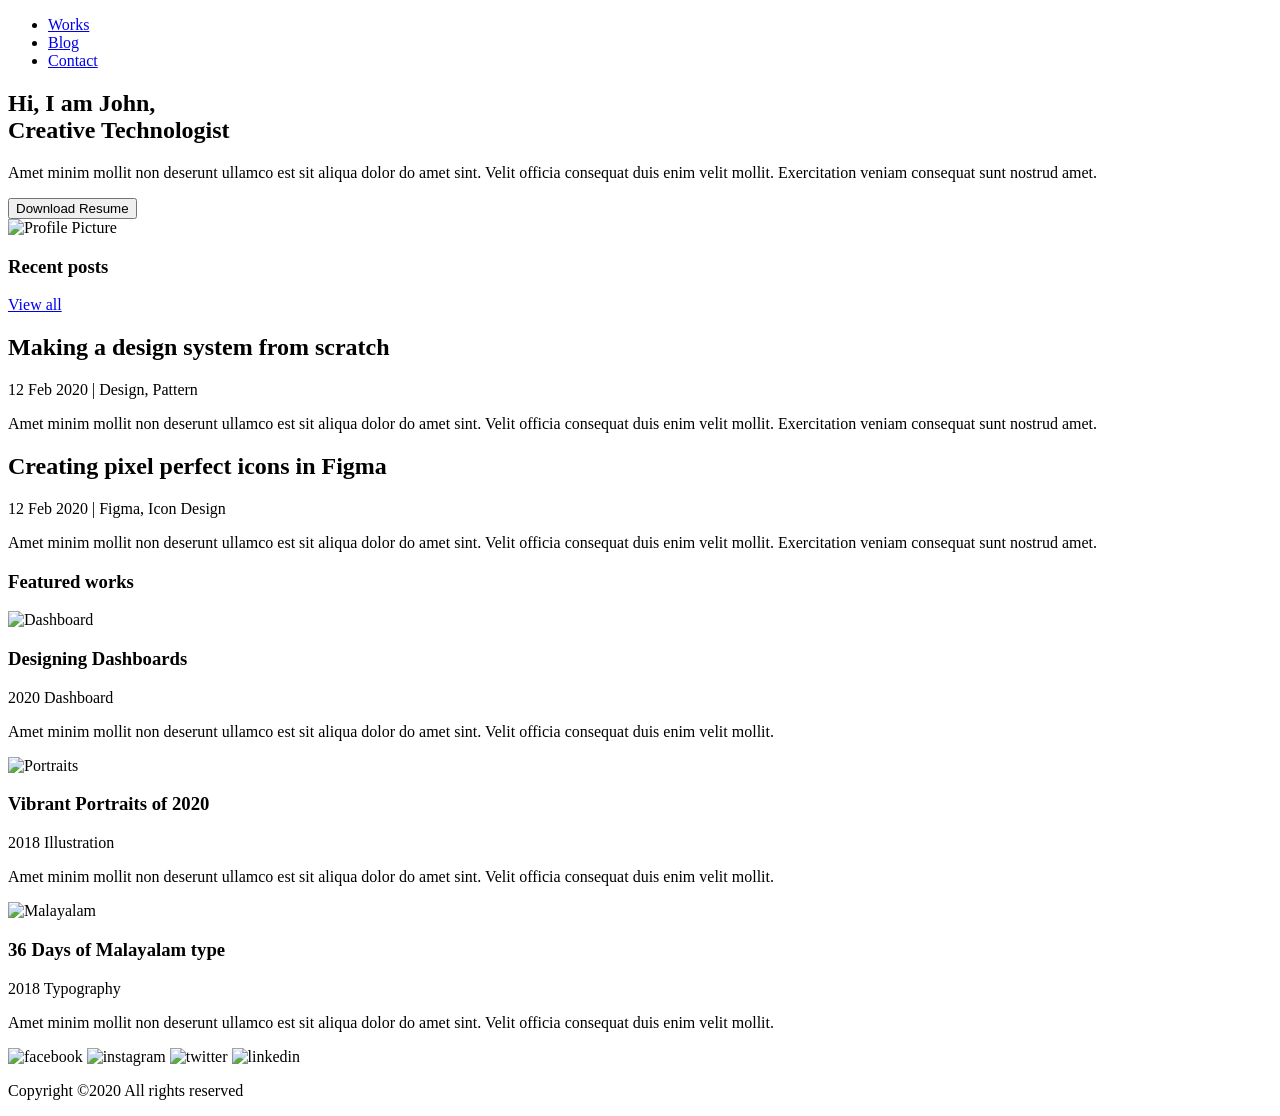
==== index.html @ 85ca739a "portfolio updated sucessfully" ====
<!DOCTYPE html>
<html lang="en">

<head>
    <meta charset="utf-8">
    <meta name="viewport" content="width=device-width, initial-scale=1.0">
    <title>Welcome to my personal website</title>
    <link rel="stylesheet" href="main.css">
</head>

<body>
    <header class="container">
        <nav>
            <ul class="heebo heebo-medium">
                <li><a href="#works">Works</a></li>
                <li><a href="#blog">Blog</a></li>
                <li><a href="#contact">Contact</a></li>
            </ul>
        </nav>
    </header>
    <main>
        <section class="resume-section heebo">
            <div class="resume-left">
                <h1 class="heebo-bold">Hi, I am John, <br> Creative Technologist</h1>
                <p class="heebo-regular">Amet minim mollit non deserunt ullamco est sit aliqua dolor do amet sint. Velit officia consequat duis enim velit mollit. Exercitation veniam consequat sunt nostrud amet.</p>
                <button class="btn-download">Download Resume</button>
            </div>
            <div class="resume-right">
                <div class="profile-outer-circle">
                    <img src="images/profile.png" alt="Profile Picture">
                </div>
            </div>
        </section>
        <section class="blue-box">
            <div class="rectangle">
                <div class="recent-post">
                    <h3>Recent posts</h3>
                    <a href="#">View all</a>
                </div>
                <div class="post-box">
                    <div class="post-card">
                        <h2>Making a design system from scratch</h2>
                        <p class="date">12 Feb 2020 | Design, Pattern</p>
                        <p>Amet minim mollit non deserunt ullamco est sit aliqua dolor do amet sint. Velit officia consequat duis enim velit mollit. Exercitation veniam consequat sunt nostrud amet.</p>
                    </div>
                    <div class="post-card">
                        <h2>Creating pixel perfect icons in Figma</h2>
                        <p class="date">12 Feb 2020 | Figma, Icon Design</p>
                        <p>Amet minim mollit non deserunt ullamco est sit aliqua dolor do amet sint. Velit officia consequat duis enim velit mollit. Exercitation veniam consequat sunt nostrud amet.</p>
                    </div>
                </div>
            </div>
        </section>
        <section class="works-section">
            <div class="works-container">
                <h3 class="works-heading">Featured works</h3>
                <div class="work-item">
                    <div class="work-img">
                    <img src="images/dashboard.png" alt="Dashboard">
                </div>
                    <div class="work-text">
                        <h3>Designing Dashboards</h3>
                        <div class="work-tag">
                            <span class="year">2020</span>
                            <span class="type">Dashboard</span>
                        </div>
                        <p>Amet minim mollit non deserunt ullamco est sit aliqua dolor do amet sint. Velit officia consequat duis enim velit mollit.</p>
                    </div>
                </div>
                <div class="work-item">
                    <div class="work-img">
                        <img src="images/portrate.png" alt="Portraits">
                    </div>
                    <div class="work-text">
                        <h3>Vibrant Portraits of 2020</h3>
                        <div class="work-tag">
                            <span class="year">2018</span>
                            <span class="type">Illustration</span>
                        </div>
                        <p>Amet minim mollit non deserunt ullamco est sit aliqua dolor do amet sint. Velit officia consequat duis enim velit mollit.</p>
                    </div>
                </div>
                <div class="work-item">
                    <div class="work-img">
                        <img src="images/malayalam.png" alt="Malayalam">
                    </div>
                    <div class="work-text">
                        <h3>36 Days of Malayalam type</h3>
                        <div class="work-tag">
                            <span class="year">2018</span>
                            <span class="type">Typography</span>
                        </div>
                        <p>Amet minim mollit non deserunt ullamco est sit aliqua dolor do amet sint. Velit officia consequat duis enim velit mollit.</p>
                    </div>
                </div>
            </div>
        </section>
    </main>
    <footer class="footer">
            <div class="social-links">
                <img src="images/facebook.png" alt="facebook">
                    <img src="images/instagram.png" alt="instagram">
                    <img src="images/twitter.png" alt="twitter">
                    <img src="images/linkedin.png" alt="linkedin">
            </div>
            <p class="rights">Copyright ©2020 All rights reserved</p>
    </footer>
</body>

</html>
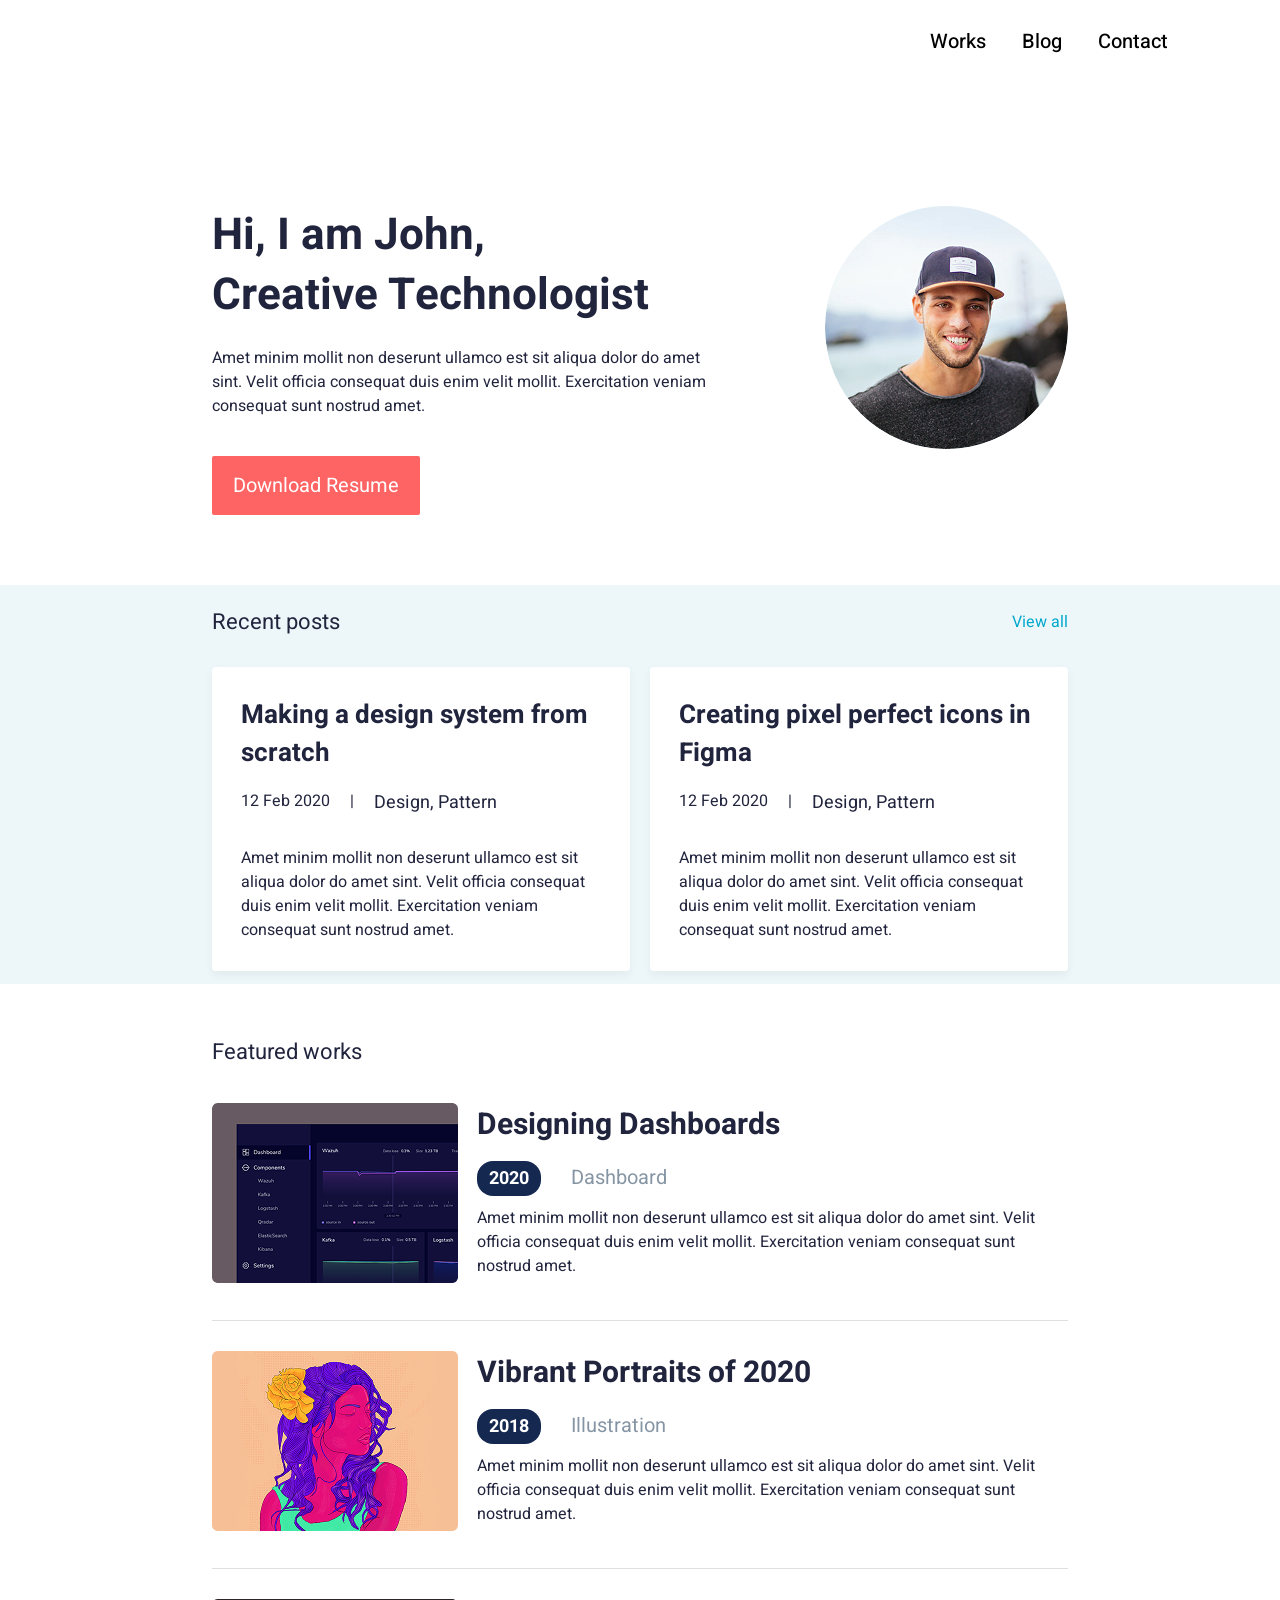
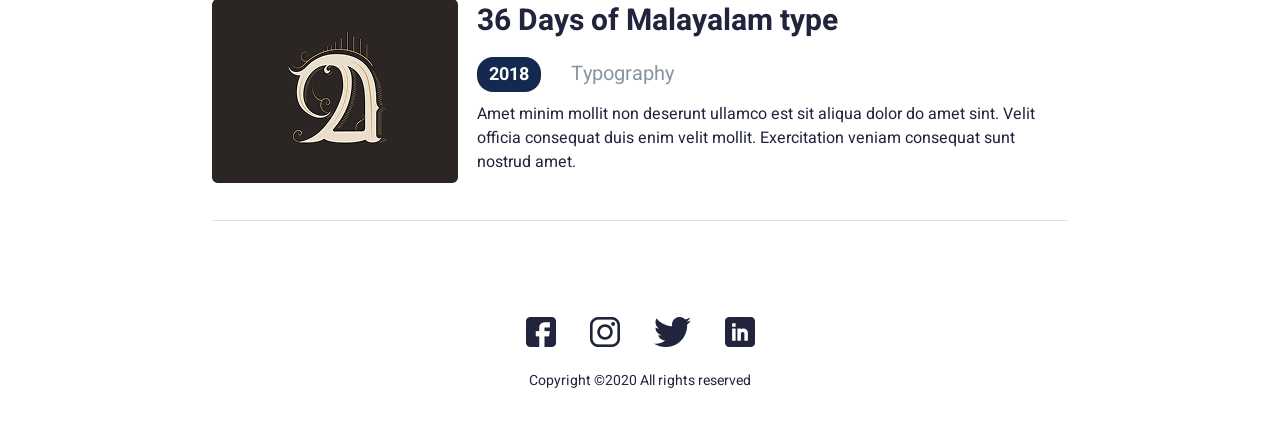
==== commit f0bdd827: "figma blod page completed" ====
--- a/index.html
+++ b/index.html
@@ -1,110 +1,140 @@
-<!DOCTYPE html>
+<!doctype html>
 <html lang="en">
-
-<head>
-    <meta charset="utf-8">
-    <meta name="viewport" content="width=device-width, initial-scale=1.0">
+  <head>
+    <meta charset="utf-8"/>
+    <meta name="viewport" content="width=device-width, initial-scale=1.0"/>
     <title>Welcome to my personal website</title>
-    <link rel="stylesheet" href="main.css">
-</head>
-
-<body>
+    <link rel="stylesheet" href="main.css"/>
+  </head>
+  <body>
     <header class="container">
-        <nav>
-            <ul class="heebo heebo-medium">
-                <li><a href="#works">Works</a></li>
-                <li><a href="#blog">Blog</a></li>
-                <li><a href="#contact">Contact</a></li>
-            </ul>
-        </nav>
+      <nav>
+        <ul class="heebo heebo-medium">
+          <li><a href="#works">Works</a></li>
+          <li><a href="blog.html">Blog</a></li>
+          <li><a href="#contact">Contact</a></li>
+        </ul>
+      </nav>
     </header>
     <main>
-        <section class="resume-section heebo">
-            <div class="resume-left">
-                <h1 class="heebo-bold">Hi, I am John, <br> Creative Technologist</h1>
-                <p class="heebo-regular">Amet minim mollit non deserunt ullamco est sit aliqua dolor do amet sint. Velit officia consequat duis enim velit mollit. Exercitation veniam consequat sunt nostrud amet.</p>
-                <button class="btn-download">Download Resume</button>
+      <section class="resume-section heebo">
+        <div class="resume-left">
+          <h1 class="heebo-bold">
+            Hi, I am John, <br/>
+            Creative Technologist
+          </h1>
+          <p class="heebo-regular">
+            Amet minim mollit non deserunt ullamco est sit aliqua dolor do amet
+            sint. Velit officia consequat duis enim velit mollit. Exercitation
+            veniam consequat sunt nostrud amet.
+          </p>
+          <button class="btn-download">Download Resume</button>
+        </div>
+        <div class="resume-right">
+          <div class="profile-outer-circle">
+            <img src="images/profile.png" alt="Profile Picture"/>
+          </div>
+        </div>
+      </section>
+      <section class="blue-box">
+        <div class="rectangle">
+          <div class="recent-post">
+            <h3>Recent posts</h3>
+            <a href="#">View all</a>
+          </div>
+          <div class="post-box">
+            <div class="post-card">
+              <h2>Making a design system from scratch</h2>
+              <div class="d">
+                <span class="date">12 Feb 2020</span>
+                <span class="tag">Design, Pattern</span>
+              </div>
+              <p>
+                Amet minim mollit non deserunt ullamco est sit aliqua dolor do
+                amet sint. Velit officia consequat duis enim velit mollit.
+                Exercitation veniam consequat sunt nostrud amet.
+              </p>
             </div>
-            <div class="resume-right">
-                <div class="profile-outer-circle">
-                    <img src="images/profile.png" alt="Profile Picture">
-                </div>
+            <div class="post-card">
+              <h2>Creating pixel perfect icons in Figma</h2>
+              <div class="d">
+                <span class="date">12 Feb 2020</span>
+                <span class="tag">Design, Pattern</span>
+              </div>
+              <p>
+                Amet minim mollit non deserunt ullamco est sit aliqua dolor do
+                amet sint. Velit officia consequat duis enim velit mollit.
+                Exercitation veniam consequat sunt nostrud amet.
+              </p>
             </div>
-        </section>
-        <section class="blue-box">
-            <div class="rectangle">
-                <div class="recent-post">
-                    <h3>Recent posts</h3>
-                    <a href="#">View all</a>
-                </div>
-                <div class="post-box">
-                    <div class="post-card">
-                        <h2>Making a design system from scratch</h2>
-                        <p class="date">12 Feb 2020 | Design, Pattern</p>
-                        <p>Amet minim mollit non deserunt ullamco est sit aliqua dolor do amet sint. Velit officia consequat duis enim velit mollit. Exercitation veniam consequat sunt nostrud amet.</p>
-                    </div>
-                    <div class="post-card">
-                        <h2>Creating pixel perfect icons in Figma</h2>
-                        <p class="date">12 Feb 2020 | Figma, Icon Design</p>
-                        <p>Amet minim mollit non deserunt ullamco est sit aliqua dolor do amet sint. Velit officia consequat duis enim velit mollit. Exercitation veniam consequat sunt nostrud amet.</p>
-                    </div>
-                </div>
+          </div>
+        </div>
+      </section>
+      <section class="works-section">
+        <div class="works-container">
+          <h3 class="works-heading">Featured works</h3>
+          <div class="work-item">
+            <div>
+              <img src="images/dashboard.png" alt="Dashboard"/>
             </div>
-        </section>
-        <section class="works-section">
-            <div class="works-container">
-                <h3 class="works-heading">Featured works</h3>
-                <div class="work-item">
-                    <div class="work-img">
-                    <img src="images/dashboard.png" alt="Dashboard">
-                </div>
-                    <div class="work-text">
-                        <h3>Designing Dashboards</h3>
-                        <div class="work-tag">
-                            <span class="year">2020</span>
-                            <span class="type">Dashboard</span>
-                        </div>
-                        <p>Amet minim mollit non deserunt ullamco est sit aliqua dolor do amet sint. Velit officia consequat duis enim velit mollit.</p>
-                    </div>
-                </div>
-                <div class="work-item">
-                    <div class="work-img">
-                        <img src="images/portrate.png" alt="Portraits">
-                    </div>
-                    <div class="work-text">
-                        <h3>Vibrant Portraits of 2020</h3>
-                        <div class="work-tag">
-                            <span class="year">2018</span>
-                            <span class="type">Illustration</span>
-                        </div>
-                        <p>Amet minim mollit non deserunt ullamco est sit aliqua dolor do amet sint. Velit officia consequat duis enim velit mollit.</p>
-                    </div>
-                </div>
-                <div class="work-item">
-                    <div class="work-img">
-                        <img src="images/malayalam.png" alt="Malayalam">
-                    </div>
-                    <div class="work-text">
-                        <h3>36 Days of Malayalam type</h3>
-                        <div class="work-tag">
-                            <span class="year">2018</span>
-                            <span class="type">Typography</span>
-                        </div>
-                        <p>Amet minim mollit non deserunt ullamco est sit aliqua dolor do amet sint. Velit officia consequat duis enim velit mollit.</p>
-                    </div>
-                </div>
+            <div class="work-text">
+              <h3>Designing Dashboards</h3>
+              <div class="work-tag">
+                <span class="year">2020</span>
+                <span class="type">Dashboard</span>
+              </div>
+              <p>
+                Amet minim mollit non deserunt ullamco est sit aliqua dolor do
+                amet sint. Velit officia consequat duis enim velit mollit.
+                Exercitation veniam consequat sunt nostrud amet.
+              </p>
             </div>
-        </section>
+          </div>
+          <div class="work-item">
+            <div>
+              <img src="images/portrate.png" alt="Portraits"/>
+            </div>
+            <div class="work-text">
+              <h3>Vibrant Portraits of 2020</h3>
+              <div class="work-tag">
+                <span class="year">2018</span>
+                <span class="type">Illustration</span>
+              </div>
+              <p>
+                Amet minim mollit non deserunt ullamco est sit aliqua dolor do
+                amet sint. Velit officia consequat duis enim velit mollit.
+                Exercitation veniam consequat sunt nostrud amet.
+              </p>
+            </div>
+          </div>
+          <div class="work-item">
+            <div>
+              <img src="images/malayalam.png" alt="Malayalam"/>
+            </div>
+            <div class="work-text">
+              <h3>36 Days of Malayalam type</h3>
+              <div class="work-tag">
+                <span class="year">2018</span>
+                <span class="type">Typography</span>
+              </div>
+              <p>
+                Amet minim mollit non deserunt ullamco est sit aliqua dolor do
+                amet sint. Velit officia consequat duis enim velit mollit.
+                Exercitation veniam consequat sunt nostrud amet.
+              </p>
+            </div>
+          </div>
+        </div>
+      </section>
     </main>
     <footer class="footer">
-            <div class="social-links">
-                <img src="images/facebook.png" alt="facebook">
-                    <img src="images/instagram.png" alt="instagram">
-                    <img src="images/twitter.png" alt="twitter">
-                    <img src="images/linkedin.png" alt="linkedin">
-            </div>
-            <p class="rights">Copyright ©2020 All rights reserved</p>
+      <div class="social-links">
+        <img src="images/facebook.png" alt="facebook"/>
+        <img src="images/instagram.png" alt="instagram"/>
+        <img src="images/twitter.png" alt="twitter"/>
+        <img src="images/linkedin.png" alt="linkedin"/>
+      </div>
+      <p class="rights">Copyright ©2020 All rights reserved</p>
     </footer>
-</body>
-
-</html> +  </body>
+</html>
--- a/main.css
+++ b/main.css
@@ -0,0 +1,273 @@
+@import url('https://fonts.googleapis.com/css2?family=Heebo:wght@100..900&display=swap');
+* {
+    margin: 0;
+    padding: 0;
+    box-sizing: border-box;
+}
+
+body {
+    font-family: "Heebo", sans-serif;
+    background: #ffffff;
+    color: #21243d;
+}
+
+.container {
+    max-width: 1132px;
+    margin: 0 auto;
+    padding: 0 20px;
+}
+
+nav ul {
+    margin-top: 27px;
+    padding: 0;
+    list-style: none;
+    display: flex;
+    justify-content: flex-end;
+}
+
+nav ul li {
+    display: inline;
+    padding: 0 18px;
+}
+
+nav ul li a {
+    text-decoration: none;
+    color: #000000;
+    font-size: 20px;
+}
+
+nav ul li a:hover {
+    color: #ff6464;
+}
+
+.heebo {
+    font-family: "Heebo", sans-serif;
+    font-optical-sizing: auto;
+    font-style: normal;
+}
+
+.heebo-regular {
+    font-weight: 400;
+}
+
+.heebo-medium {
+    font-weight: 500;
+}
+
+.heebo-bold {
+    font-weight: 700;
+}
+
+.resume-section {
+    display: flex;
+    margin-top: 150px;
+    gap: 113px;
+    max-width: 856px;
+    margin-left: auto;
+    margin-right: auto;
+}
+
+.resume-section h1 {
+    font-size: 44px;
+    line-height: 60px;
+    margin-bottom: 20px;
+    color: #21243D;
+}
+
+.resume-section p {
+    font-size: 16px;
+    line-height: 1.5;
+    margin-bottom: 38px;
+    color: #21243D;
+}
+
+.btn-download {
+    background-color: #FF6464;
+    color: white;
+    padding: 15px 21px;
+    border: none;
+    border-radius: 2px;
+    font-family: 'Heebo', sans-serif;
+    font-size: 20px;
+    cursor: pointer;
+}
+
+.btn-download:hover {
+    background-color: #e04e4e;
+}
+
+.resume-right {  
+    display: flex;
+    justify-content: center;
+}
+
+.profile-outer-circle {
+    width: 243px;
+    height: 243px;
+    background-color: #edf7fa;
+    border-radius: 50%;
+    display: flex;
+    justify-content: center;
+    overflow: hidden;
+}
+
+.profile-outer-circle img {
+    width: 100%;
+    height: 100%;
+    object-fit: cover;
+}
+
+.blue-box {
+    background-color: #EDF7FA;
+    padding-top: 21px;
+    padding-bottom: 13px;
+    margin-top: 70px;
+    width: 100%;
+}
+
+.rectangle {
+    max-width: 856px;
+    margin: 0 auto;
+}
+
+.recent-post {
+    display: flex;
+    justify-content: space-between;
+    align-items: center;
+    margin-bottom: 29px;
+}
+
+.recent-post h3 {
+    font-size: 22px;
+    font-weight: 400;
+    color: #21243D;
+}
+
+.recent-post a {
+    font-size: 16px;
+    font-weight: 400;
+    color: #00a8cc;
+    text-decoration: none;
+}
+
+.d {
+    font-size: 18px;
+    margin-bottom: 16px;
+    display: flex;
+    gap: 20px;
+    font-weight: 400;
+    color: #21243D;
+}
+
+.date::after {
+    content: "|";
+    margin-left: 20px;
+}
+
+.post-box {
+    display: grid;
+    grid-template-columns: repeat(2, 1fr);
+    gap: 20px;
+}
+
+.post-card {
+    background-color: #FFFFFF;
+    padding: 29px;
+    border-radius: 4px;
+    box-shadow: 0 4px 10px rgba(0, 0, 0, 0.05);
+}
+
+.post-card h2 {
+    font-size: 26px;
+    font-weight: 700;
+    margin-bottom: 17px;
+    color: #21243d;
+}
+
+.post-card .date {
+    font-size: 16px;
+    color: #21243d;
+    margin-bottom: 17px;
+}
+
+.post-card p {
+    font-size: 16px;
+    font-weight: 400;
+    line-height: 1.5;
+    color: #21243d;
+}
+
+.works-section {
+    max-width: 856px;
+    margin-top: 52px;
+    margin-left: auto;
+    margin-right: auto;
+}
+
+.works-heading {
+    font-size: 22px;
+    font-weight: 400;
+    color: #21243d;
+    margin-bottom: 35px;
+}
+
+.work-item {
+    display: flex;
+    gap: 19px;
+    padding-bottom: 30px;
+    border-bottom: 1px solid #e0e0e0;
+    margin-bottom: 30px;
+}
+
+.work-text h3 {
+    font-size: 30px;
+    font-weight: 700;
+    color: #21243d;
+    margin-bottom: 16px;
+}
+
+.work-tag {
+    margin-bottom: 14px;
+}
+
+.year {
+    background-color: #142850;
+    color: white;
+    padding: 4px 12px;
+    border-radius: 16px;
+    font-size: 18px;
+    font-weight: 700;
+    margin-right: 26px;
+}
+
+.type {
+    color: #8695a4;
+    font-size: 20px;
+}
+
+.work-text p {
+    font-size: 16px;
+    font-weight: 400;
+    color: #21243d;
+}
+
+.footer {
+    text-align: center;
+    padding: 50px 20px 54px;
+    background-color: #ffffff;
+}
+
+.social-links a {
+    display: flex;
+    justify-content: center;
+    margin-bottom: 20px;
+}
+
+.social-links img {
+    margin: 16px 15px;
+}
+
+.rights {
+    font-size: 14px;
+    color: #21243D
+}
